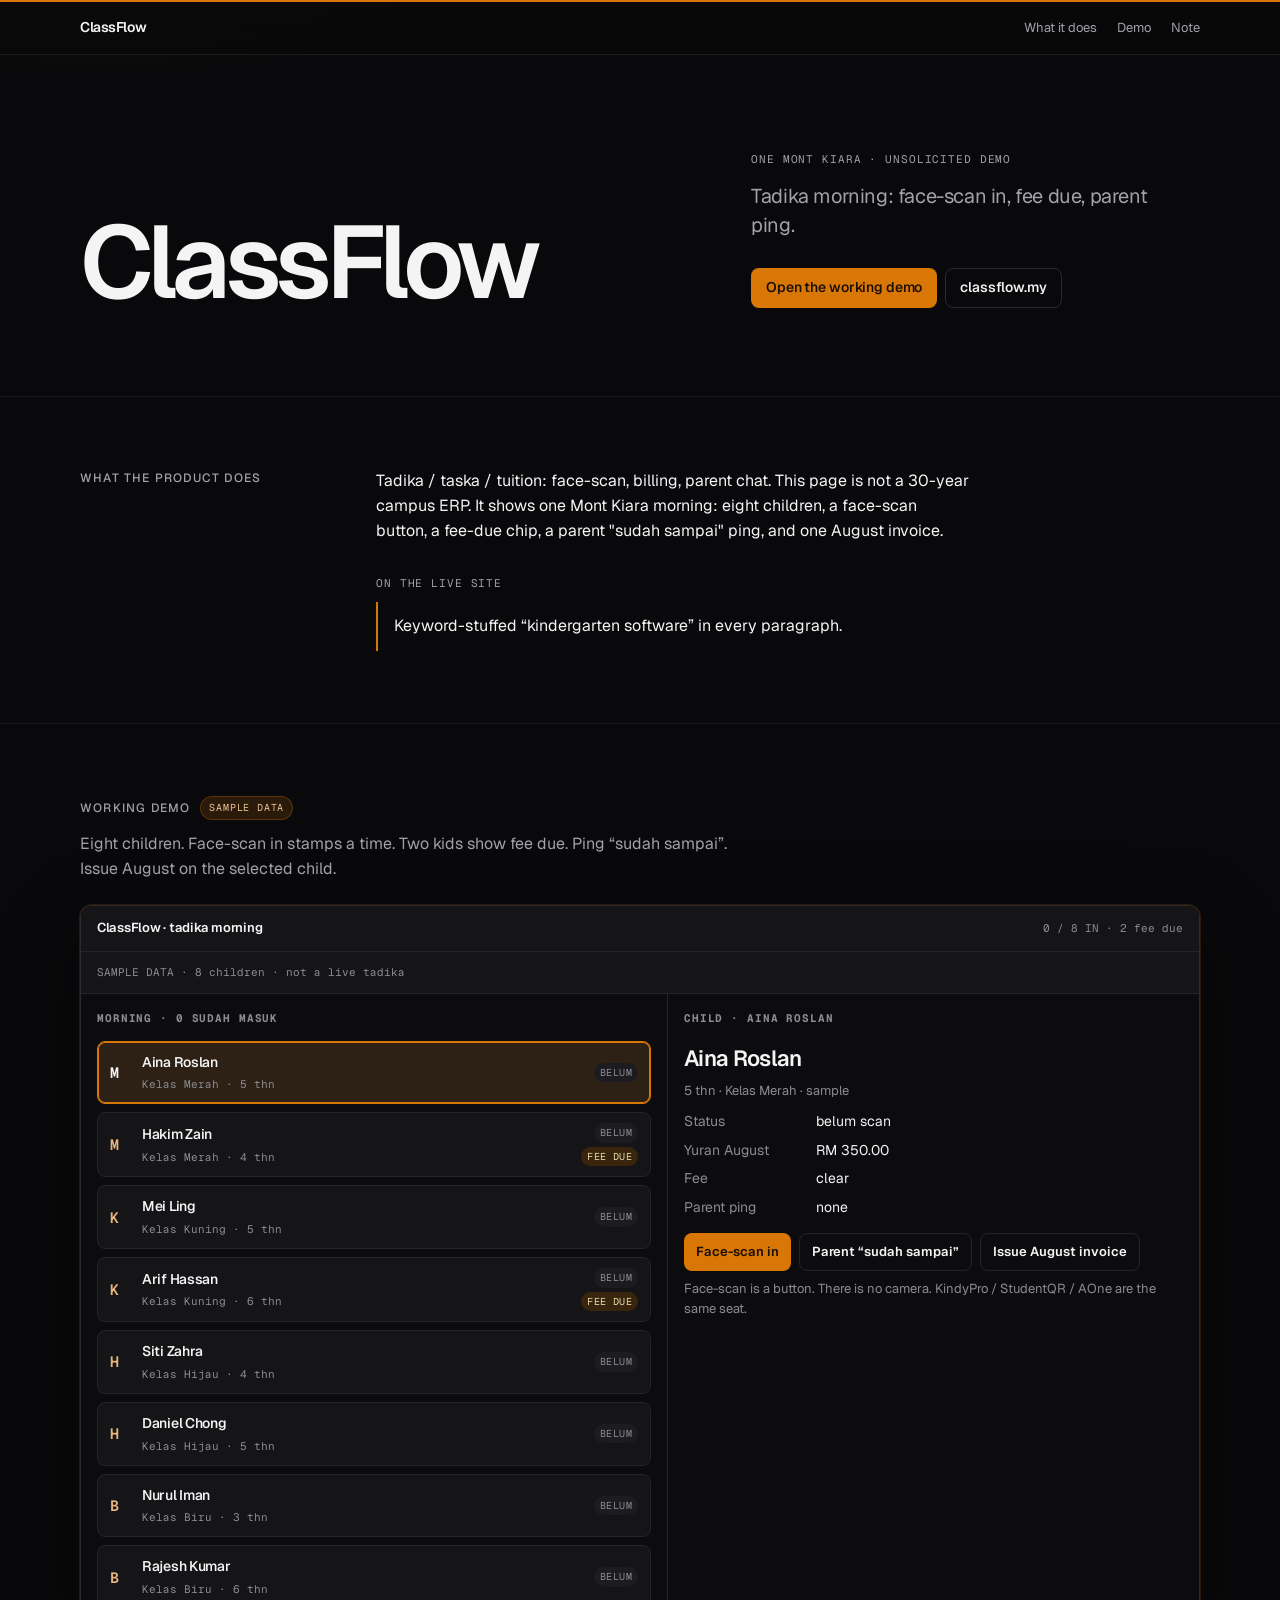
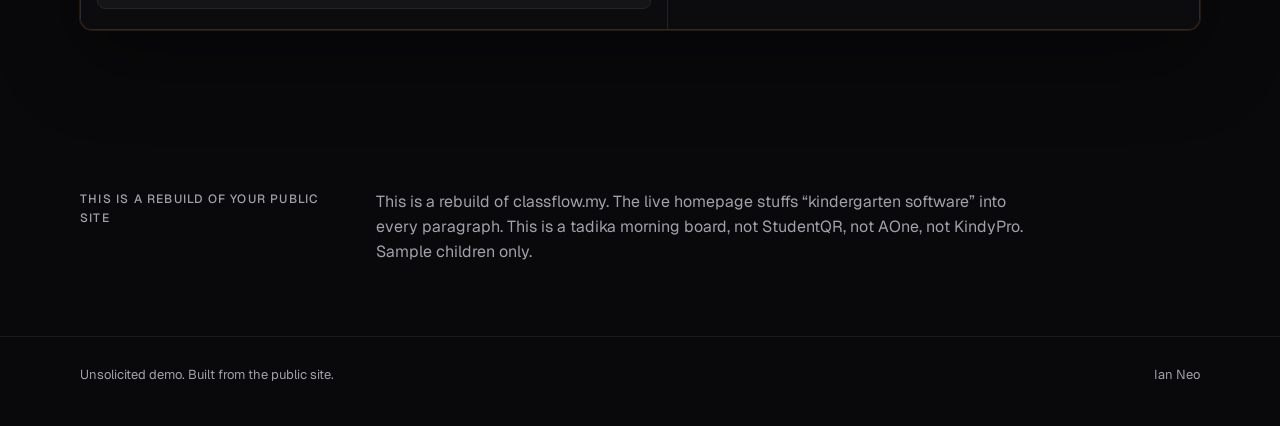
==== classflow/index.html @ 4785bdfa "Add Slice 3 P0 desks for five KV products Flexsoft till, myLivin treasurer, ClassFlow morning, CoreM" ====
<!DOCTYPE html>
<html lang="en">
<head>
  <meta charset="utf-8">
  <meta name="viewport" content="width=device-width, initial-scale=1">
  <title>Unsolicited demo</title>
  <link rel="preconnect" href="https://fonts.googleapis.com">
  <link rel="preconnect" href="https://fonts.gstatic.com" crossorigin>
  <link href="https://fonts.googleapis.com/css2?family=Geist+Mono:wght@400;500&family=Geist:wght@400;500;600;700&display=swap" rel="stylesheet">
  <link rel="stylesheet" href="css/style.css">
</head>
<body>
  <div class="accent-bar" aria-hidden="true"></div>
  <header class="top">
    <div class="wrap top-inner">
      <a class="mark" href="#top" id="brand">Demo</a>
      <nav>
        <a href="#what">What it does</a>
        <a href="#demo">Demo</a>
        <a href="#note">Note</a>
      </nav>
    </div>
  </header>

  <main>
    <section class="hero" id="top">
      <div class="wrap hero-grid">
        <h1 id="name"></h1>
        <div class="hero-side">
          <p class="eyebrow" id="eyebrow"></p>
          <p class="lede" id="oneliner"></p>
          <div class="hero-actions">
            <a class="btn primary" href="#demo">Open the working demo</a>
            <a class="btn ghost" id="original" target="_blank" rel="noopener noreferrer">Public site</a>
          </div>
        </div>
      </div>
    </section>

    <section class="what" id="what">
      <div class="wrap split">
        <h2>What the product does</h2>
        <div class="what-body">
          <p id="sells"></p>
          <p class="problem-label">On the live site</p>
          <p class="problem" id="problem"></p>
        </div>
      </div>
    </section>

    <section class="demo-sec" id="demo">
      <div class="wrap">
        <div class="demo-head">
          <h2>Working demo</h2>
          <span class="badge">Sample data</span>
        </div>
        <p class="demo-lead" id="demoLead"></p>
        <div class="demo-frame">
          <div class="shell" id="demo-root"></div>
        </div>
      </div>
    </section>

    <section class="note" id="note">
      <div class="wrap split">
        <h2>This is a rebuild of your public site</h2>
        <p id="noteBody"></p>
      </div>
    </section>
  </main>

  <footer>
    <div class="wrap foot">
      <p>Unsolicited demo. Built from the public site.</p>
      <p>Ian Neo</p>
    </div>
  </footer>

  <noscript>
    <p class="wrap">This page needs JavaScript for the demo. Open it in a browser with JS on.</p>
  </noscript>

  <script src="js/config.js"></script>
  <script src="js/demo.js"></script>
  <script src="js/app.js"></script>
</body>
</html>
---- classflow/css/style.css ----
:root {
  --bg: #09090b;
  --ink: #f4f4f5;
  --muted: #a1a1aa;
  --line: #1c1c20;
  --line-strong: #2a2a30;
  --card: #111114;
  --accent: #2f6f6a;
  --accent-ink: #fff;
  --shell: #0c0c0f;
  --shell-ink: #f4f4f5;
  --shell-muted: #8b8b93;
  --shell-line: #232328;
  --shell-lift: #151518;
  --danger: #e06b56;
  --ok: #3d9a74;
  --sans: "Geist", "Segoe UI", ui-sans-serif, system-ui, sans-serif;
  --mono: "Geist Mono", "IBM Plex Mono", ui-monospace, "SF Mono", Menlo, monospace;
  --r: 8px;
  --r-lg: 12px;
}

* { box-sizing: border-box; margin: 0; padding: 0; }

html { scroll-behavior: smooth; }

body {
  font-family: var(--sans);
  background:
    radial-gradient(920px 520px at 8% -12%, color-mix(in srgb, var(--accent) 18%, transparent), transparent 62%),
    var(--bg);
  color: var(--ink);
  font-size: 16px;
  line-height: 1.55;
  -webkit-font-smoothing: antialiased;
  font-feature-settings: "ss01" on, "cv11" on;
}

::selection {
  background: color-mix(in srgb, var(--accent) 42%, #000);
  color: var(--ink);
}

a { color: inherit; }

.accent-bar {
  height: 2px;
  background: var(--accent);
}

.wrap {
  width: min(1120px, calc(100% - 48px));
  margin: 0 auto;
}

.top {
  position: sticky;
  top: 0;
  z-index: 10;
  background: color-mix(in srgb, var(--bg) 72%, transparent);
  backdrop-filter: blur(16px) saturate(1.2);
  border-bottom: 1px solid var(--line);
}

.top-inner {
  display: flex;
  align-items: center;
  justify-content: space-between;
  min-height: 52px;
  gap: 16px;
}

.mark {
  font-weight: 600;
  font-size: 14px;
  letter-spacing: -0.03em;
  text-decoration: none;
}

nav { display: flex; gap: 20px; }

nav a {
  font-size: 13px;
  color: var(--muted);
  text-decoration: none;
}

nav a:hover { color: var(--ink); }

.hero {
  padding: 96px 0 88px;
  border-bottom: 1px solid var(--line);
}

.hero-grid {
  display: grid;
  grid-template-columns: minmax(0, 1.15fr) minmax(240px, 0.85fr);
  gap: 48px 64px;
  align-items: end;
}

.hero h1 {
  font-size: clamp(3.2rem, 9vw, 6.4rem);
  font-weight: 600;
  letter-spacing: -0.055em;
  line-height: 0.9;
}

.eyebrow {
  font-family: var(--mono);
  font-size: 11px;
  letter-spacing: 0.08em;
  text-transform: uppercase;
  color: var(--muted);
  margin-bottom: 14px;
}

.lede {
  font-size: clamp(1.05rem, 2vw, 1.25rem);
  max-width: 34ch;
  color: var(--muted);
  letter-spacing: -0.02em;
  line-height: 1.45;
}

.hero-actions {
  display: flex;
  flex-wrap: wrap;
  gap: 8px;
  margin-top: 28px;
}

.btn {
  display: inline-flex;
  align-items: center;
  justify-content: center;
  min-height: 40px;
  padding: 0 14px;
  border-radius: var(--r);
  font: inherit;
  font-size: 14px;
  font-weight: 550;
  letter-spacing: -0.01em;
  text-decoration: none;
  border: 1px solid transparent;
  cursor: pointer;
}

.btn.primary {
  background: var(--accent);
  color: var(--accent-ink);
}

.btn.ghost {
  background: transparent;
  border-color: var(--line-strong);
  color: var(--ink);
}

.btn:hover { filter: brightness(1.08); }
.btn.ghost:hover { border-color: color-mix(in srgb, var(--ink) 28%, var(--line-strong)); }

.what,
.note {
  padding: 72px 0;
  border-bottom: 1px solid var(--line);
}

.split {
  display: grid;
  grid-template-columns: minmax(160px, 240px) 1fr;
  gap: 32px 56px;
}

.what h2,
.demo-head h2,
.note h2 {
  font-size: 12px;
  font-weight: 500;
  letter-spacing: 0.1em;
  text-transform: uppercase;
  color: var(--muted);
}

.what-body p { max-width: 54ch; }

.problem-label {
  margin-top: 32px;
  font-family: var(--mono);
  font-size: 11px;
  letter-spacing: 0.08em;
  text-transform: uppercase;
  color: var(--muted);
}

.problem {
  margin-top: 10px;
  padding: 12px 0 12px 16px;
  border-left: 2px solid var(--accent);
  max-width: 54ch;
  color: var(--ink);
}

.demo-sec { padding: 72px 0 88px; }

.demo-head {
  display: flex;
  align-items: center;
  gap: 10px;
  margin-bottom: 12px;
}

.badge {
  font-family: var(--mono);
  font-size: 10px;
  letter-spacing: 0.08em;
  text-transform: uppercase;
  padding: 3px 8px;
  border-radius: 999px;
  background: color-mix(in srgb, var(--accent) 16%, transparent);
  color: color-mix(in srgb, var(--accent) 40%, var(--ink));
  border: 1px solid color-mix(in srgb, var(--accent) 28%, transparent);
}

.demo-lead {
  color: var(--muted);
  max-width: 62ch;
  margin-bottom: 24px;
}

.demo-frame {
  border: 1px solid var(--line-strong);
  border-radius: var(--r-lg);
  background: var(--shell);
  overflow: hidden;
  box-shadow:
    0 0 0 1px color-mix(in srgb, var(--accent) 16%, transparent),
    0 28px 80px rgba(0, 0, 0, 0.42);
}

/* —— product shell —— */
.shell {
  background: var(--shell);
  color: var(--shell-ink);
}

.shell-bar {
  display: flex;
  align-items: center;
  justify-content: space-between;
  gap: 12px;
  flex-wrap: wrap;
  padding: 12px 16px;
  border-bottom: 1px solid var(--shell-line);
  background: var(--shell-lift);
}

.shell-title {
  font-size: 13px;
  font-weight: 600;
  letter-spacing: -0.02em;
}

.shell-hint {
  font-family: var(--mono);
  font-size: 11px;
  color: var(--shell-muted);
}

.shell-grid { display: grid; }
.shell-grid.cols-3 { grid-template-columns: 1fr 1fr 1fr; }
.shell-grid.cols-2 { grid-template-columns: 1.15fr 0.85fr; }

.panel {
  padding: 16px 16px 20px;
  border-right: 1px solid var(--shell-line);
  min-height: 320px;
  min-width: 0;
}

.panel:last-child { border-right: none; }

.panel h3 {
  font-family: var(--mono);
  font-size: 11px;
  letter-spacing: 0.08em;
  text-transform: uppercase;
  color: var(--shell-muted);
  margin-bottom: 14px;
}

.list { display: flex; flex-direction: column; gap: 8px; }

.ticket {
  display: flex;
  align-items: flex-start;
  justify-content: space-between;
  gap: 10px;
  width: 100%;
  text-align: left;
  background: var(--shell-lift);
  border: 1px solid var(--shell-line);
  color: var(--shell-ink);
  border-radius: var(--r);
  padding: 10px 12px;
  font: inherit;
  font-size: 14px;
  cursor: pointer;
}

.ticket:hover {
  border-color: color-mix(in srgb, var(--accent) 45%, var(--shell-line));
  background: color-mix(in srgb, var(--accent) 6%, var(--shell-lift));
}

.ticket.on {
  border-color: var(--accent);
  background: color-mix(in srgb, var(--accent) 12%, var(--shell-lift));
  box-shadow: inset 0 0 0 1px var(--accent);
}

.ticket .who { font-weight: 550; letter-spacing: -0.02em; }
.ticket .meta {
  font-family: var(--mono);
  font-size: 11px;
  color: var(--shell-muted);
  margin-top: 3px;
}

.tag {
  font-family: var(--mono);
  font-size: 10px;
  letter-spacing: 0.04em;
  text-transform: uppercase;
  padding: 2px 6px;
  border-radius: 999px;
  background: #1c1c20;
  color: var(--shell-muted);
  white-space: nowrap;
}

.tag.ok { background: color-mix(in srgb, var(--ok) 22%, #0c0c0f); color: #b7e0cc; }
.tag.warn { background: color-mix(in srgb, var(--accent) 22%, #0c0c0f); color: #e8d9a8; }
.tag.gone { opacity: 0.55; }

.row {
  display: flex;
  gap: 8px;
  align-items: center;
  margin-top: 12px;
}

.field {
  flex: 1;
  min-width: 0;
  background: #08080a;
  border: 1px solid var(--shell-line);
  color: var(--shell-ink);
  border-radius: var(--r);
  padding: 8px 10px;
  font: inherit;
  font-size: 14px;
}

.field:focus {
  outline: none;
  border-color: var(--accent);
  box-shadow: 0 0 0 3px color-mix(in srgb, var(--accent) 22%, transparent);
}

textarea.field {
  width: 100%;
  min-height: 72px;
  resize: vertical;
  margin-bottom: 8px;
}

label.lbl {
  display: block;
  font-family: var(--mono);
  font-size: 11px;
  color: var(--shell-muted);
  margin: 10px 0 6px;
}

.btn-sm {
  background: var(--accent);
  color: var(--accent-ink);
  border: none;
  border-radius: var(--r);
  padding: 8px 12px;
  font: inherit;
  font-size: 13px;
  font-weight: 600;
  cursor: pointer;
  white-space: nowrap;
}

.btn-sm.ghost {
  background: transparent;
  color: var(--shell-ink);
  border: 1px solid var(--shell-line);
}

.btn-sm:hover { filter: brightness(1.08); }
.btn-sm:disabled {
  opacity: 0.4;
  cursor: not-allowed;
  filter: none;
}

.actions { display: flex; flex-wrap: wrap; gap: 8px; margin-top: 14px; }

.empty {
  color: var(--shell-muted);
  font-size: 13px;
  padding: 8px 0;
}

.kv {
  display: grid;
  grid-template-columns: 1fr auto;
  gap: 8px 16px;
  font-size: 14px;
}

.kv .k { color: var(--shell-muted); }
.money { font-family: var(--mono); font-variant-numeric: tabular-nums; }

.serving-name {
  font-size: 22px;
  font-weight: 600;
  letter-spacing: -0.03em;
  margin-bottom: 6px;
}

.toggle {
  display: flex;
  align-items: center;
  gap: 8px;
  margin-top: 14px;
  font-size: 14px;
  cursor: pointer;
}

.toggle input { accent-color: var(--accent); }

.stamp {
  margin-top: 12px;
  padding: 10px 12px;
  border-radius: var(--r);
  border: 1px dashed var(--shell-line);
  font-family: var(--mono);
  font-size: 12px;
  color: var(--shell-muted);
}

.stamp.on {
  border-style: solid;
  border-color: var(--ok);
  color: #b7e0cc;
  background: color-mix(in srgb, var(--ok) 10%, transparent);
}

.tabs { display: flex; flex-wrap: wrap; gap: 6px; }

.tab {
  background: transparent;
  color: var(--shell-ink);
  border: 1px solid var(--shell-line);
  border-radius: 999px;
  padding: 5px 11px;
  font: inherit;
  font-size: 12px;
  cursor: pointer;
}

.tab:hover { border-color: color-mix(in srgb, var(--accent) 40%, var(--shell-line)); }

.tab.on {
  background: var(--accent);
  border-color: var(--accent);
  color: var(--accent-ink);
}

.select {
  background: #08080a;
  border: 1px solid var(--shell-line);
  color: var(--shell-ink);
  border-radius: 6px;
  padding: 5px 8px;
  font: inherit;
  font-size: 12px;
}

.tx {
  display: grid;
  grid-template-columns: 1fr auto;
  gap: 6px 12px;
  padding: 10px 0;
  border-bottom: 1px solid var(--shell-line);
  font-size: 14px;
}

.tx:last-child { border-bottom: none; }
.tx .amt { font-family: var(--mono); font-variant-numeric: tabular-nums; }
.tx .sub { font-size: 12px; color: var(--shell-muted); }
.tx-actions { display: flex; gap: 6px; align-items: center; flex-wrap: wrap; grid-column: 1 / -1; }

.pl { margin-top: 8px; }
.pl-row {
  display: flex;
  justify-content: space-between;
  padding: 6px 0;
  font-size: 14px;
}
.pl-row.total {
  border-top: 1px solid var(--shell-line);
  margin-top: 6px;
  padding-top: 10px;
  font-weight: 600;
}

.note p { max-width: 60ch; color: var(--muted); }

.foot {
  display: flex;
  justify-content: space-between;
  gap: 16px;
  flex-wrap: wrap;
  padding: 28px 0 40px;
}

footer p {
  font-size: 13px;
  color: var(--muted);
}

:focus-visible {
  outline: 2px solid var(--accent);
  outline-offset: 2px;
}

@media (max-width: 860px) {
  .hero { padding: 64px 0 56px; }
  .hero-grid,
  .split { grid-template-columns: 1fr; gap: 20px; }
  .shell-grid.cols-3,
  .shell-grid.cols-2 { grid-template-columns: 1fr; }
  .panel {
    border-right: none;
    border-bottom: 1px solid var(--shell-line);
    min-height: 0;
  }
  .panel:last-child { border-bottom: none; }
  .what, .note { padding: 48px 0; }
  .demo-sec { padding: 48px 0 64px; }
}

@media (max-width: 560px) {
  .wrap { width: calc(100% - 28px); }
  nav { display: none; }
  .hero h1 { max-width: none; }
}

@media (prefers-reduced-motion: reduce) {
  html { scroll-behavior: auto; }
}
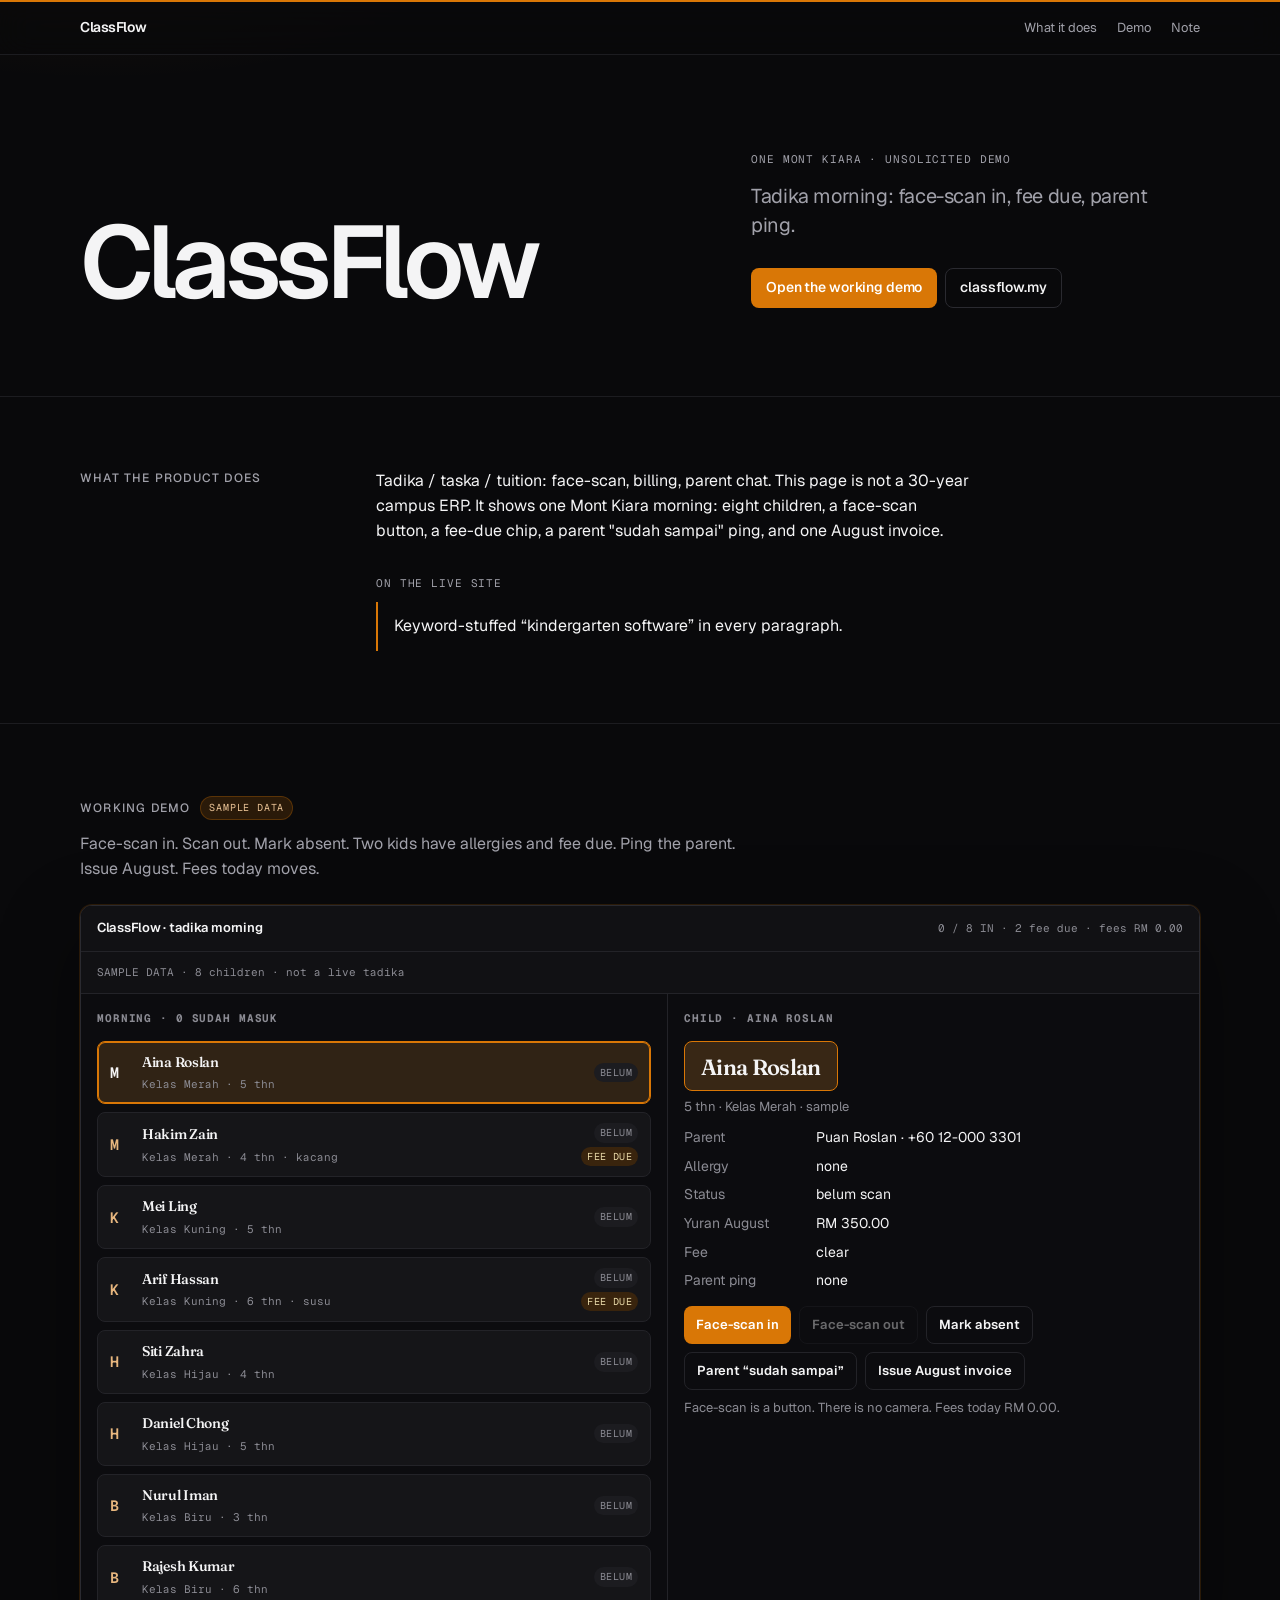
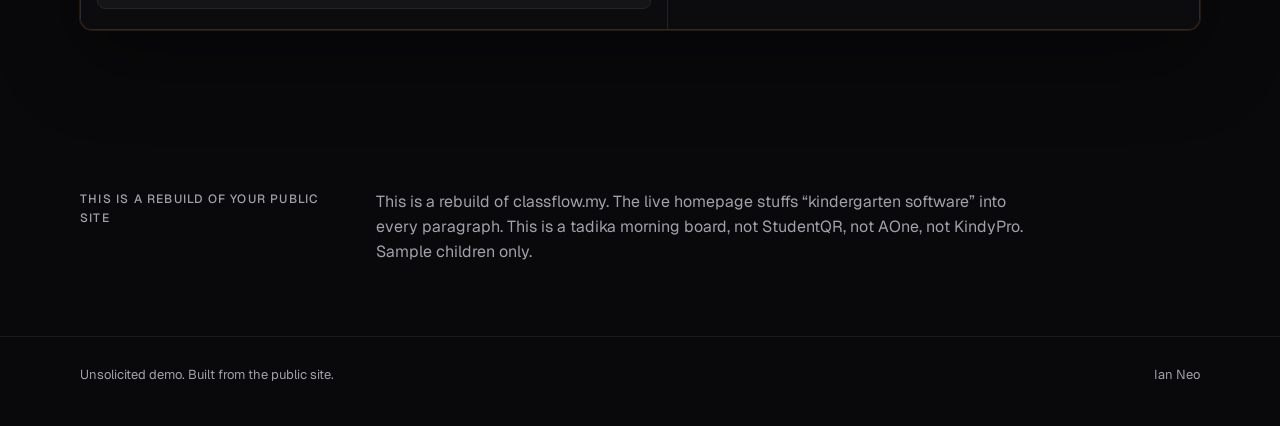
==== commit be71354f: "Add shared chrome and five Slice 4 desks One copy of MAGSYS chrome now lives in shared/. New desks c" ====
--- a/classflow/index.html
+++ b/classflow/index.html
@@ -7,7 +7,7 @@
   <link rel="preconnect" href="https://fonts.googleapis.com">
   <link rel="preconnect" href="https://fonts.gstatic.com" crossorigin>
   <link href="https://fonts.googleapis.com/css2?family=Geist+Mono:wght@400;500&family=Geist:wght@400;500;600;700&display=swap" rel="stylesheet">
-  <link rel="stylesheet" href="css/style.css">
+  <link rel="stylesheet" href="../shared/css/style.css">
 </head>
 <body>
   <div class="accent-bar" aria-hidden="true"></div>
@@ -82,6 +82,6 @@
 
   <script src="js/config.js"></script>
   <script src="js/demo.js"></script>
-  <script src="js/app.js"></script>
+  <script src="../shared/js/app.js"></script>
 </body>
 </html>
--- a/shared/css/style.css
+++ b/shared/css/style.css
@@ -0,0 +1,611 @@
+:root {
+  --bg: #09090b;
+  --ink: #f4f4f5;
+  --muted: #a1a1aa;
+  --line: #1c1c20;
+  --line-strong: #2a2a30;
+  --card: #111114;
+  --accent: #2f6f6a;
+  --accent-ink: #fff;
+  --shell: #0c0c0f;
+  --shell-ink: #f4f4f5;
+  --shell-muted: #8b8b93;
+  --shell-line: #232328;
+  --shell-lift: #151518;
+  --danger: #e06b56;
+  --ok: #3d9a74;
+  --sans: "Geist", "Segoe UI", ui-sans-serif, system-ui, sans-serif;
+  --mono: "Geist Mono", "IBM Plex Mono", ui-monospace, "SF Mono", Menlo, monospace;
+  --r: 8px;
+  --r-lg: 12px;
+}
+
+* { box-sizing: border-box; margin: 0; padding: 0; }
+
+html { scroll-behavior: smooth; }
+
+body {
+  font-family: var(--sans);
+  background:
+    radial-gradient(920px 520px at 8% -12%, color-mix(in srgb, var(--accent) 18%, transparent), transparent 62%),
+    var(--bg);
+  color: var(--ink);
+  font-size: 16px;
+  line-height: 1.55;
+  -webkit-font-smoothing: antialiased;
+  font-feature-settings: "ss01" on, "cv11" on;
+}
+
+::selection {
+  background: color-mix(in srgb, var(--accent) 42%, #000);
+  color: var(--ink);
+}
+
+a { color: inherit; }
+
+.accent-bar {
+  height: 2px;
+  background: var(--accent);
+}
+
+.wrap {
+  width: min(1120px, calc(100% - 48px));
+  margin: 0 auto;
+}
+
+.top {
+  position: sticky;
+  top: 0;
+  z-index: 10;
+  background: color-mix(in srgb, var(--bg) 72%, transparent);
+  backdrop-filter: blur(16px) saturate(1.2);
+  border-bottom: 1px solid var(--line);
+}
+
+.top-inner {
+  display: flex;
+  align-items: center;
+  justify-content: space-between;
+  min-height: 52px;
+  gap: 16px;
+}
+
+.mark {
+  font-weight: 600;
+  font-size: 14px;
+  letter-spacing: -0.03em;
+  text-decoration: none;
+}
+
+nav { display: flex; gap: 20px; }
+
+nav a {
+  font-size: 13px;
+  color: var(--muted);
+  text-decoration: none;
+}
+
+nav a:hover { color: var(--ink); }
+
+.hero {
+  padding: 96px 0 88px;
+  border-bottom: 1px solid var(--line);
+}
+
+.hero-grid {
+  display: grid;
+  grid-template-columns: minmax(0, 1.15fr) minmax(240px, 0.85fr);
+  gap: 48px 64px;
+  align-items: end;
+}
+
+.hero h1 {
+  font-size: clamp(3.2rem, 9vw, 6.4rem);
+  font-weight: 600;
+  letter-spacing: -0.055em;
+  line-height: 0.9;
+}
+
+.eyebrow {
+  font-family: var(--mono);
+  font-size: 11px;
+  letter-spacing: 0.08em;
+  text-transform: uppercase;
+  color: var(--muted);
+  margin-bottom: 14px;
+}
+
+.lede {
+  font-size: clamp(1.05rem, 2vw, 1.25rem);
+  max-width: 34ch;
+  color: var(--muted);
+  letter-spacing: -0.02em;
+  line-height: 1.45;
+}
+
+.hero-actions {
+  display: flex;
+  flex-wrap: wrap;
+  gap: 8px;
+  margin-top: 28px;
+}
+
+.btn {
+  display: inline-flex;
+  align-items: center;
+  justify-content: center;
+  min-height: 40px;
+  padding: 0 14px;
+  border-radius: var(--r);
+  font: inherit;
+  font-size: 14px;
+  font-weight: 550;
+  letter-spacing: -0.01em;
+  text-decoration: none;
+  border: 1px solid transparent;
+  cursor: pointer;
+}
+
+.btn.primary {
+  background: var(--accent);
+  color: var(--accent-ink);
+}
+
+.btn.ghost {
+  background: transparent;
+  border-color: var(--line-strong);
+  color: var(--ink);
+}
+
+.btn:hover { filter: brightness(1.08); }
+.btn.ghost:hover { border-color: color-mix(in srgb, var(--ink) 28%, var(--line-strong)); }
+
+.what,
+.note {
+  padding: 72px 0;
+  border-bottom: 1px solid var(--line);
+}
+
+.split {
+  display: grid;
+  grid-template-columns: minmax(160px, 240px) 1fr;
+  gap: 32px 56px;
+}
+
+.what h2,
+.demo-head h2,
+.note h2 {
+  font-size: 12px;
+  font-weight: 500;
+  letter-spacing: 0.1em;
+  text-transform: uppercase;
+  color: var(--muted);
+}
+
+.what-body p { max-width: 54ch; }
+
+.problem-label {
+  margin-top: 32px;
+  font-family: var(--mono);
+  font-size: 11px;
+  letter-spacing: 0.08em;
+  text-transform: uppercase;
+  color: var(--muted);
+}
+
+.problem {
+  margin-top: 10px;
+  padding: 12px 0 12px 16px;
+  border-left: 2px solid var(--accent);
+  max-width: 54ch;
+  color: var(--ink);
+}
+
+.demo-sec { padding: 72px 0 88px; }
+
+.demo-head {
+  display: flex;
+  align-items: center;
+  gap: 10px;
+  margin-bottom: 12px;
+}
+
+.badge {
+  font-family: var(--mono);
+  font-size: 10px;
+  letter-spacing: 0.08em;
+  text-transform: uppercase;
+  padding: 3px 8px;
+  border-radius: 999px;
+  background: color-mix(in srgb, var(--accent) 16%, transparent);
+  color: color-mix(in srgb, var(--accent) 40%, var(--ink));
+  border: 1px solid color-mix(in srgb, var(--accent) 28%, transparent);
+}
+
+.demo-lead {
+  color: var(--muted);
+  max-width: 62ch;
+  margin-bottom: 24px;
+}
+
+.demo-frame {
+  border: 1px solid var(--line-strong);
+  border-radius: var(--r-lg);
+  background: var(--shell);
+  overflow: hidden;
+  box-shadow:
+    0 0 0 1px color-mix(in srgb, var(--accent) 16%, transparent),
+    0 28px 80px rgba(0, 0, 0, 0.42);
+}
+
+/* product shell */
+.shell {
+  background: var(--shell);
+  color: var(--shell-ink);
+}
+
+.shell-bar {
+  display: flex;
+  align-items: center;
+  justify-content: space-between;
+  gap: 12px;
+  flex-wrap: wrap;
+  padding: 12px 16px;
+  border-bottom: 1px solid var(--shell-line);
+  background: var(--shell-lift);
+}
+
+.shell-title {
+  font-size: 13px;
+  font-weight: 600;
+  letter-spacing: -0.02em;
+}
+
+.shell-hint {
+  font-family: var(--mono);
+  font-size: 11px;
+  color: var(--shell-muted);
+}
+
+.shell-grid { display: grid; }
+.shell-grid.cols-3 { grid-template-columns: 1fr 1fr 1fr; }
+.shell-grid.cols-2 { grid-template-columns: 1.15fr 0.85fr; }
+.shell-grid.desk-2 { grid-template-columns: minmax(240px, 0.95fr) minmax(260px, 1.1fr); }
+.shell-grid.desk-3 { grid-template-columns: minmax(230px, 1.05fr) minmax(220px, 0.95fr) minmax(180px, 0.8fr); }
+
+.desk-grow { flex: 1; min-width: 0; }
+.desk-chips { display: flex; flex-direction: column; align-items: flex-end; gap: 4px; }
+.desk-sub { font-size: 13px; color: var(--shell-muted); margin-bottom: 10px; }
+.desk-kv {
+  display: grid;
+  grid-template-columns: 7.5rem 1fr;
+  gap: 7px 12px;
+  font-size: 14px;
+  margin: 4px 0 12px;
+}
+.desk-kv .k { color: var(--shell-muted); }
+.desk-flash {
+  margin-top: 8px;
+  font-family: var(--mono);
+  font-size: 11px;
+  color: #b7e0cc;
+}
+.desk-map {
+  display: grid;
+  grid-template-columns: repeat(4, 1fr);
+  gap: 6px;
+  margin-top: 8px;
+}
+.desk-cell {
+  min-height: 40px;
+  border: 1px solid var(--shell-line);
+  border-radius: var(--r);
+  background: var(--shell-lift);
+  color: var(--shell-muted);
+  font: inherit;
+  font-family: var(--mono);
+  font-size: 11px;
+  cursor: pointer;
+}
+.desk-cell.has { color: var(--shell-ink); }
+.desk-cell.on { border-color: var(--accent); }
+.desk-cell.pod { color: #b7e0cc; }
+.desk-cell:disabled { cursor: default; opacity: 0.5; }
+
+.panel {
+  padding: 16px 16px 20px;
+  border-right: 1px solid var(--shell-line);
+  min-height: 320px;
+  min-width: 0;
+}
+
+.panel:last-child { border-right: none; }
+
+.panel h3 {
+  font-family: var(--mono);
+  font-size: 11px;
+  letter-spacing: 0.08em;
+  text-transform: uppercase;
+  color: var(--shell-muted);
+  margin-bottom: 14px;
+}
+
+.list { display: flex; flex-direction: column; gap: 8px; }
+
+.ticket {
+  display: flex;
+  align-items: flex-start;
+  justify-content: space-between;
+  gap: 10px;
+  width: 100%;
+  text-align: left;
+  background: var(--shell-lift);
+  border: 1px solid var(--shell-line);
+  color: var(--shell-ink);
+  border-radius: var(--r);
+  padding: 10px 12px;
+  font: inherit;
+  font-size: 14px;
+  cursor: pointer;
+}
+
+.ticket:hover {
+  border-color: color-mix(in srgb, var(--accent) 45%, var(--shell-line));
+  background: color-mix(in srgb, var(--accent) 6%, var(--shell-lift));
+}
+
+.ticket.on {
+  border-color: var(--accent);
+  background: color-mix(in srgb, var(--accent) 12%, var(--shell-lift));
+  box-shadow: inset 0 0 0 1px var(--accent);
+}
+
+.ticket .who { font-weight: 550; letter-spacing: -0.02em; }
+.ticket .meta {
+  font-family: var(--mono);
+  font-size: 11px;
+  color: var(--shell-muted);
+  margin-top: 3px;
+}
+
+.tag {
+  font-family: var(--mono);
+  font-size: 10px;
+  letter-spacing: 0.04em;
+  text-transform: uppercase;
+  padding: 2px 6px;
+  border-radius: 999px;
+  background: #1c1c20;
+  color: var(--shell-muted);
+  white-space: nowrap;
+}
+
+.tag.ok { background: color-mix(in srgb, var(--ok) 22%, #0c0c0f); color: #b7e0cc; }
+.tag.warn { background: color-mix(in srgb, var(--accent) 22%, #0c0c0f); color: #e8d9a8; }
+.tag.gone { opacity: 0.55; }
+
+.row {
+  display: flex;
+  gap: 8px;
+  align-items: center;
+  margin-top: 12px;
+}
+
+.field {
+  flex: 1;
+  min-width: 0;
+  background: #08080a;
+  border: 1px solid var(--shell-line);
+  color: var(--shell-ink);
+  border-radius: var(--r);
+  padding: 8px 10px;
+  font: inherit;
+  font-size: 14px;
+}
+
+.field:focus {
+  outline: none;
+  border-color: var(--accent);
+  box-shadow: 0 0 0 3px color-mix(in srgb, var(--accent) 22%, transparent);
+}
+
+textarea.field {
+  width: 100%;
+  min-height: 72px;
+  resize: vertical;
+  margin-bottom: 8px;
+}
+
+label.lbl {
+  display: block;
+  font-family: var(--mono);
+  font-size: 11px;
+  color: var(--shell-muted);
+  margin: 10px 0 6px;
+}
+
+.btn-sm {
+  background: var(--accent);
+  color: var(--accent-ink);
+  border: none;
+  border-radius: var(--r);
+  padding: 8px 12px;
+  font: inherit;
+  font-size: 13px;
+  font-weight: 600;
+  cursor: pointer;
+  white-space: nowrap;
+}
+
+.btn-sm.ghost {
+  background: transparent;
+  color: var(--shell-ink);
+  border: 1px solid var(--shell-line);
+}
+
+.btn-sm:hover { filter: brightness(1.08); }
+.btn-sm:disabled {
+  opacity: 0.4;
+  cursor: not-allowed;
+  filter: none;
+}
+
+.actions { display: flex; flex-wrap: wrap; gap: 8px; margin-top: 14px; }
+
+.empty {
+  color: var(--shell-muted);
+  font-size: 13px;
+  padding: 8px 0;
+}
+
+.kv {
+  display: grid;
+  grid-template-columns: 1fr auto;
+  gap: 8px 16px;
+  font-size: 14px;
+}
+
+.kv .k { color: var(--shell-muted); }
+.money { font-family: var(--mono); font-variant-numeric: tabular-nums; }
+
+.serving-name {
+  font-size: 22px;
+  font-weight: 600;
+  letter-spacing: -0.03em;
+  margin-bottom: 6px;
+}
+
+.toggle {
+  display: flex;
+  align-items: center;
+  gap: 8px;
+  margin-top: 14px;
+  font-size: 14px;
+  cursor: pointer;
+}
+
+.toggle input { accent-color: var(--accent); }
+
+.stamp {
+  margin-top: 12px;
+  padding: 10px 12px;
+  border-radius: var(--r);
+  border: 1px dashed var(--shell-line);
+  font-family: var(--mono);
+  font-size: 12px;
+  color: var(--shell-muted);
+}
+
+.stamp.on {
+  border-style: solid;
+  border-color: var(--ok);
+  color: #b7e0cc;
+  background: color-mix(in srgb, var(--ok) 10%, transparent);
+}
+
+.tabs { display: flex; flex-wrap: wrap; gap: 6px; }
+
+.tab {
+  background: transparent;
+  color: var(--shell-ink);
+  border: 1px solid var(--shell-line);
+  border-radius: 999px;
+  padding: 5px 11px;
+  font: inherit;
+  font-size: 12px;
+  cursor: pointer;
+}
+
+.tab:hover { border-color: color-mix(in srgb, var(--accent) 40%, var(--shell-line)); }
+
+.tab.on {
+  background: var(--accent);
+  border-color: var(--accent);
+  color: var(--accent-ink);
+}
+
+.select {
+  background: #08080a;
+  border: 1px solid var(--shell-line);
+  color: var(--shell-ink);
+  border-radius: 6px;
+  padding: 5px 8px;
+  font: inherit;
+  font-size: 12px;
+}
+
+.tx {
+  display: grid;
+  grid-template-columns: 1fr auto;
+  gap: 6px 12px;
+  padding: 10px 0;
+  border-bottom: 1px solid var(--shell-line);
+  font-size: 14px;
+}
+
+.tx:last-child { border-bottom: none; }
+.tx .amt { font-family: var(--mono); font-variant-numeric: tabular-nums; }
+.tx .sub { font-size: 12px; color: var(--shell-muted); }
+.tx-actions { display: flex; gap: 6px; align-items: center; flex-wrap: wrap; grid-column: 1 / -1; }
+
+.pl { margin-top: 8px; }
+.pl-row {
+  display: flex;
+  justify-content: space-between;
+  padding: 6px 0;
+  font-size: 14px;
+}
+.pl-row.total {
+  border-top: 1px solid var(--shell-line);
+  margin-top: 6px;
+  padding-top: 10px;
+  font-weight: 600;
+}
+
+.note p { max-width: 60ch; color: var(--muted); }
+
+.foot {
+  display: flex;
+  justify-content: space-between;
+  gap: 16px;
+  flex-wrap: wrap;
+  padding: 28px 0 40px;
+}
+
+footer p {
+  font-size: 13px;
+  color: var(--muted);
+}
+
+:focus-visible {
+  outline: 2px solid var(--accent);
+  outline-offset: 2px;
+}
+
+@media (max-width: 860px) {
+  .hero { padding: 64px 0 56px; }
+  .hero-grid,
+  .split { grid-template-columns: 1fr; gap: 20px; }
+  .shell-grid.cols-3,
+  .shell-grid.cols-2,
+  .shell-grid.desk-2,
+  .shell-grid.desk-3 { grid-template-columns: 1fr; }
+  .panel {
+    border-right: none;
+    border-bottom: 1px solid var(--shell-line);
+    min-height: 0;
+  }
+  .panel:last-child { border-bottom: none; }
+  .what, .note { padding: 48px 0; }
+  .demo-sec { padding: 48px 0 64px; }
+}
+
+@media (max-width: 560px) {
+  .wrap { width: calc(100% - 28px); }
+  nav { display: none; }
+  .hero h1 { max-width: none; }
+}
+
+@media (prefers-reduced-motion: reduce) {
+  html { scroll-behavior: auto; }
+}
